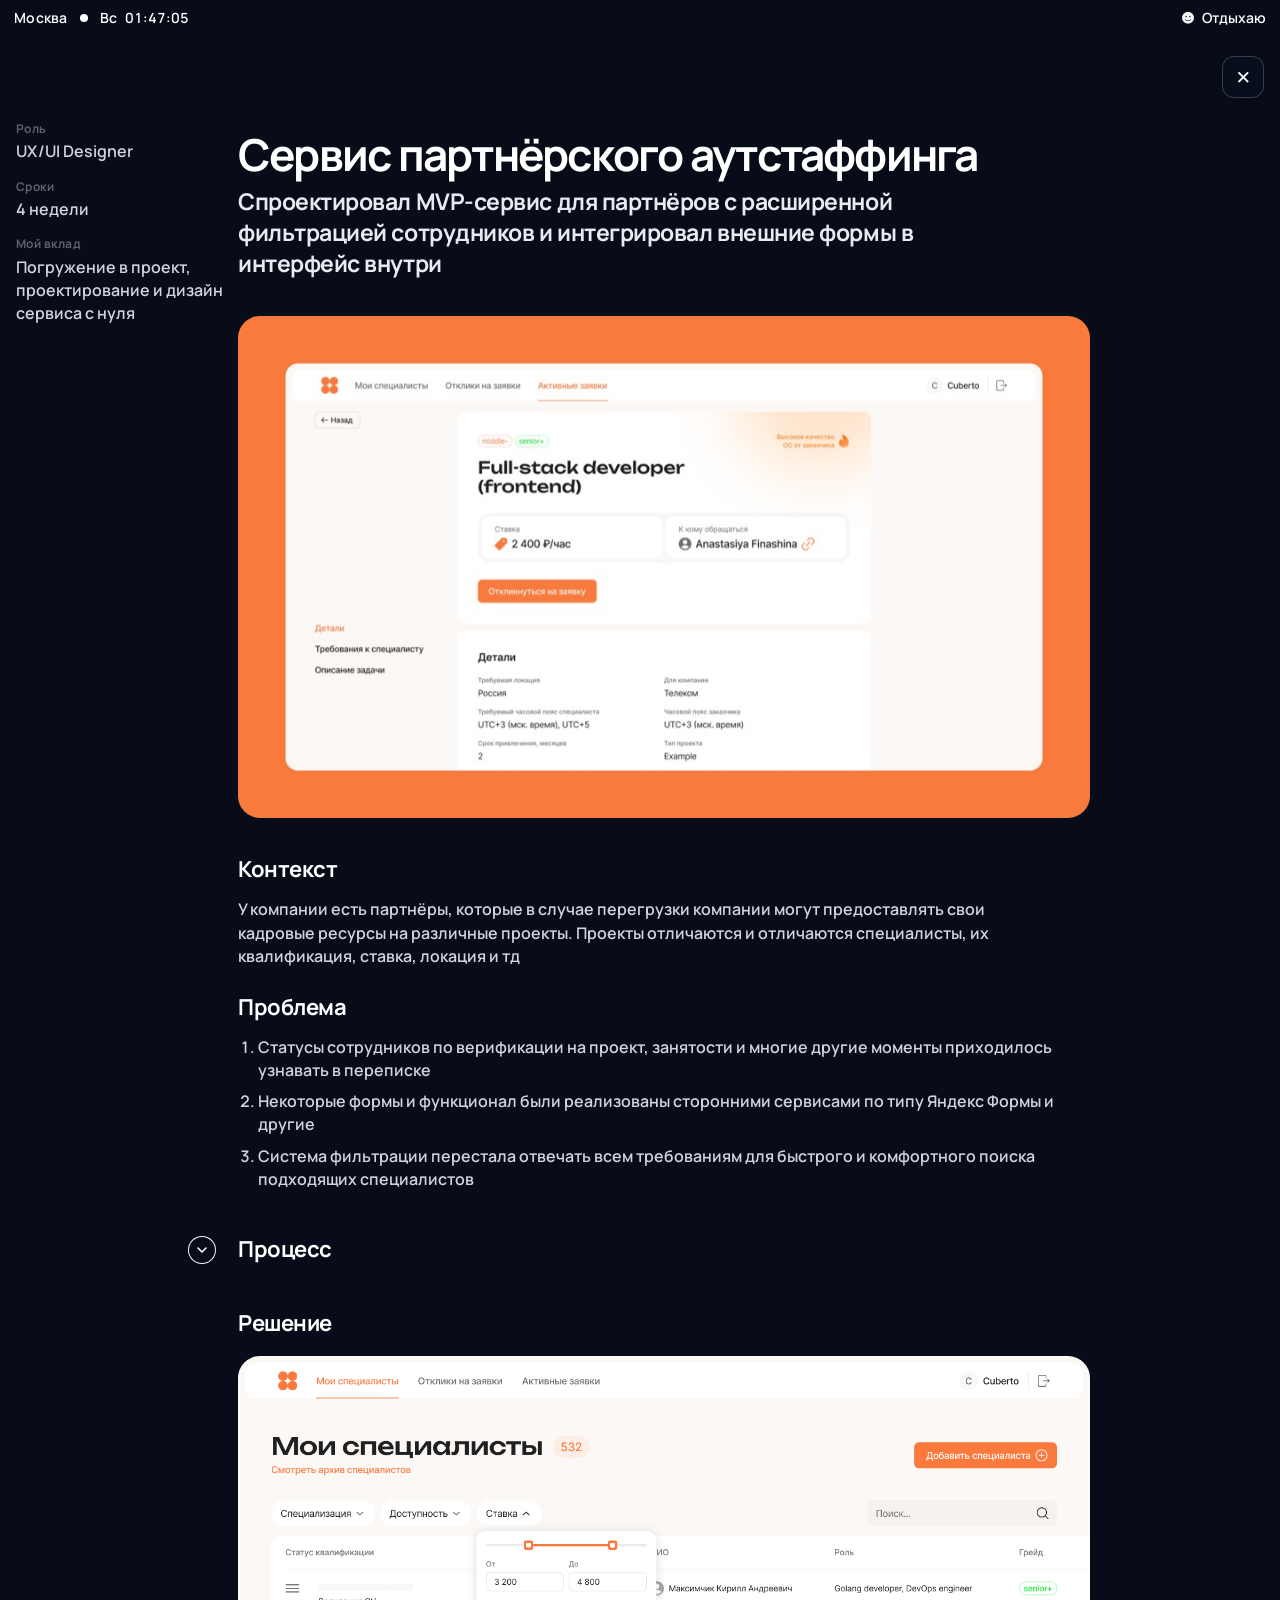
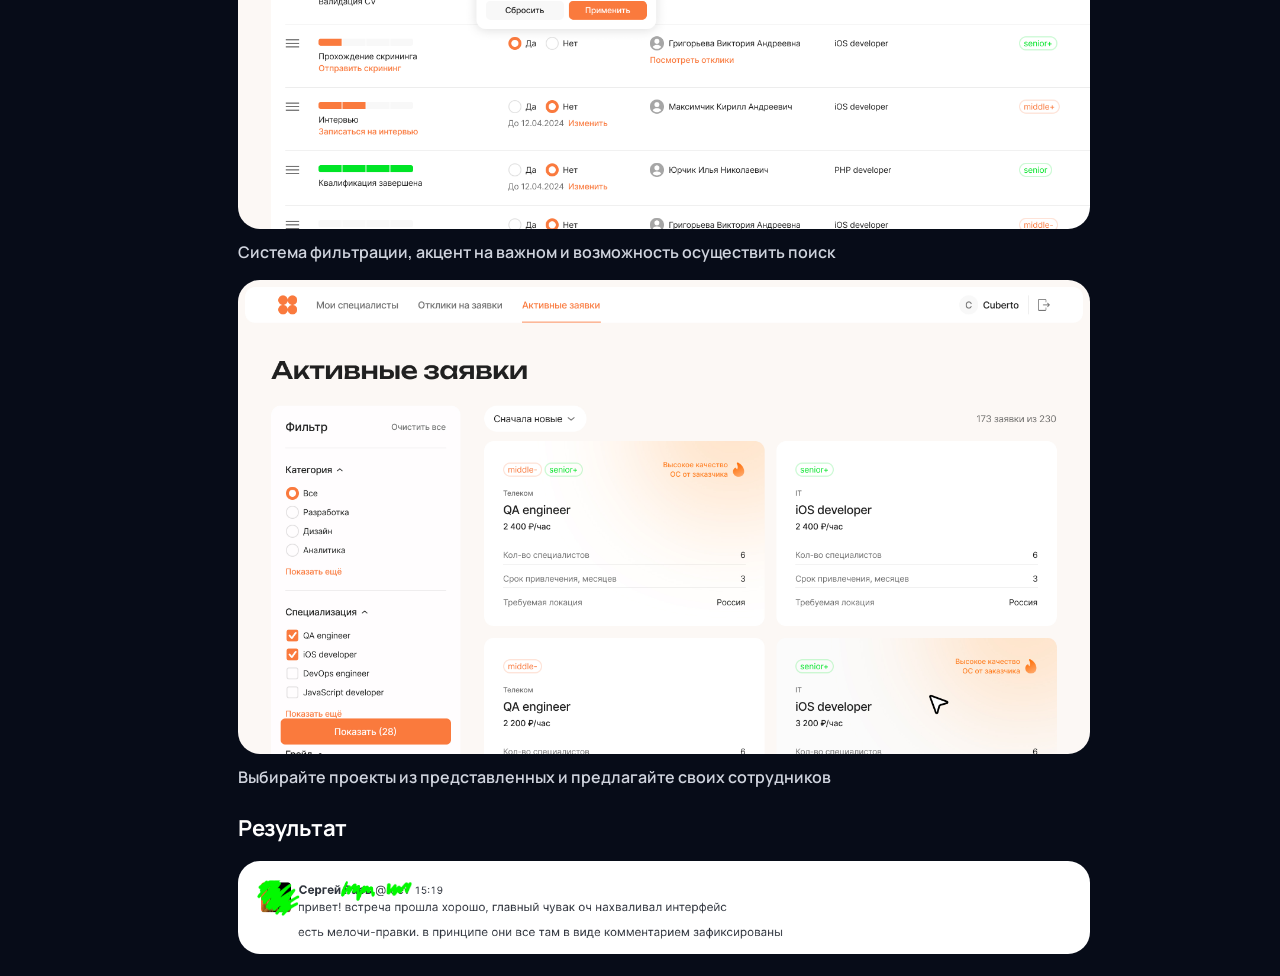
==== projects/one/index.html @ b967b5cc "Refactor project URLs to /projects/one and /projects/two" ====
<!doctype html>
<html lang="ru">
  <head>
    <meta charset="UTF-8" />
    <meta name="viewport" content="width=device-width, initial-scale=1.0" />
    <title>Сервис партнёрского аутстаффинга — Портфолио UI/UX</title>
    <meta name="description" content="Детальная страница проекта: сервис партнёрского аутстаффинга." />
    <link rel="icon" type="image/svg+xml" href="../../assets/favicon.svg" />
    <link rel="apple-touch-icon" href="../../assets/apple-touch-icon.png" />

    <link rel="preconnect" href="https://fonts.googleapis.com" />
    <link rel="preconnect" href="https://fonts.gstatic.com" crossorigin />
    <link
      href="https://fonts.googleapis.com/css2?family=Manrope:wght@400;500;600;700;800&display=swap"
      rel="stylesheet"
    />

    <link
      rel="stylesheet"
      href="https://cdnjs.cloudflare.com/ajax/libs/font-awesome/6.5.0/css/all.min.css"
      crossorigin="anonymous"
      referrerpolicy="no-referrer"
    />

    <link rel="stylesheet" href="../../styles.css" />
  </head>
  <body class="page-detail">
    <div class="preloader" aria-live="polite" aria-label="Загрузка страницы проекта">
      <div class="preloader-inner">
        <div class="preloader-wordmark">Влад Ермаков</div>
        <span class="preloader-ticker" aria-hidden="true"></span>
        <div class="preloader-visuals" aria-hidden="true">
          <img class="preloader-visual preloader-visual-1" src="../../assets/preloader-1.png" alt="" />
          <img class="preloader-visual preloader-visual-2" src="../../assets/preloader-2.png" alt="" />
          <img class="preloader-visual preloader-visual-3" src="../../assets/preloader-3.png" alt="" />
          <img class="preloader-visual preloader-visual-4" src="../../assets/preloader-4.png" alt="" />
        </div>
      </div>
    </div>

    <div class="desktop-menubar" aria-label="Текущий статус">
      <div class="menubar-center">
        <span class="menubar-title">Москва</span>
        <span class="menubar-separator">•</span>
        <span id="moscow-weekday" class="menubar-weekday">---</span>
        <span id="moscow-time">--:--</span>
      </div>
      <div class="menubar-right">
        <i id="work-status-icon" class="fa-solid fa-briefcase menubar-status-icon" aria-hidden="true"></i>
        <span id="work-status" class="menubar-status">--</span>
      </div>
    </div>

    <main>
      <div class="container">
        <div class="detail-toolbar">
          <a class="detail-close" href="/" aria-label="Закрыть страницу проекта">×</a>
        </div>

        <section class="detail-hero case-shell" aria-label="Кейс проекта компании">
          <div class="detail-grid">
            <article class="detail-card case-hero-card">
              <div class="hero-lead">
                <h1 class="detail-title">Сервис партнёрского аутстаффинга</h1>

                <p class="about-text detail-intro-text">
                  Спроектировал MVP-сервис для партнёров с расширенной фильтрацией сотрудников и интегрировал
                  внешние формы в интерфейс внутри
                </p>
              </div>

              <div class="case-facts" aria-label="Краткие факты проекта">
                <div class="fact-item">
                  <span class="fact-label">Роль</span>
                  <span class="fact-value">UX/UI Designer</span>
                </div>
                <div class="fact-item">
                  <span class="fact-label">Сроки</span>
                  <span class="fact-value">4 недели</span>
                </div>
                <div class="fact-item">
                  <span class="fact-label">Мой вклад</span>
                  <span class="fact-value">Погружение в проект, проектирование и дизайн сервиса с нуля</span>
                </div>
              </div>
            </article>

            <div class="hero-media" aria-label="Превью кейса компании">
              <img
                src="../../assets/project-one-thumb.jpg"
                srcset="../../assets/project-one-thumb-960.jpg 960w, ../../assets/project-one-thumb.jpg 1920w"
                sizes="(max-width: 920px) 100vw, 900px"
                alt="Превью кейса сервиса партнёрского аутстаффинга"
                width="1920"
                height="1069"
                decoding="async"
              />
            </div>
          </div>
        </section>

        <section class="content-section case-content" aria-label="Структура кейса компании">
          <article class="case-section">
            <h2 class="section-title">Контекст</h2>
            <p class="section-text">
              У компании есть партнёры, которые в случае перегрузки компании могут предоставлять свои кадровые
              ресурсы на различные проекты. Проекты отличаются и отличаются специалисты, их квалификация,
              ставка, локация и тд
            </p>
          </article>

          <article class="case-section">
            <h2 class="section-title">Проблема</h2>
            <ol class="case-list">
              <li>
                Статусы сотрудников по верификации на проект, занятости и многие другие моменты приходилось
                узнавать в переписке
              </li>
              <li>
                Некоторые формы и функционал были реализованы сторонними сервисами по типу Яндекс Формы и
                другие
              </li>
              <li>
                Система фильтрации перестала отвечать всем требованиям для быстрого и комфортного поиска
                подходящих специалистов
              </li>
            </ol>
          </article>

          <div class="spoiler-wrap case-secondary">
            <details>
              <summary>Процесс</summary>
              <div class="spoiler-content">
                <h3 class="spoiler-subtitle">Подготовительный этап</h3>
                <p class="spoiler-lead">
                  На старте зафиксировал вопросы по ключевым сценариям и деталям логики, чтобы синхронизироваться
                  с командой до проектирования экранов
                </p>
                <div class="hero-media case-result-media" aria-label="Подготовительный этап по проекту компании">
                  <img
                    src="../../assets/agima-prep-stage.png"
                    alt="Скриншот с перечнем вопросов на подготовительном этапе проекта компании"
                    width="1404"
                    height="1262"
                    decoding="async"
                    loading="lazy"
                  />
                </div>

                <h3 class="spoiler-subtitle">Бенчмаркинг</h3>
                <p class="spoiler-lead">
                  Собрал интерфейсные решения из схожих или имеющих пересечения продуктов. Отмечал удачные
                  паттерны, приёмы взаимодействия с таблицами, фичи
                </p>
                <div class="hero-media case-result-media" aria-label="Бенчмаркинг по проекту компании">
                  <img
                    src="../../assets/agima-benchmarking.png"
                    alt="Подборка интерфейсных решений для бенчмаркинга проекта компании"
                    width="1824"
                    height="770"
                    decoding="async"
                    loading="lazy"
                  />
                </div>

                <h3 class="spoiler-subtitle">Прототип</h3>
                <p class="spoiler-lead">
                  Из-за сжатых сроков и подробного ТЗ было принято решение не углубляться в детализацию
                  прототипа. Прототип использовал как инструмент для предварительного погружения в интерфейс,
                  проверки логики и уточнения деталей ТЗ
                </p>
                <div class="hero-media case-result-media" aria-label="Прототип по проекту компании">
                  <img
                    src="../../assets/agima-prototype.png"
                    alt="Схема прототипа интерфейса проекта компании"
                    width="2780"
                    height="1182"
                    decoding="async"
                    loading="lazy"
                  />
                </div>
              </div>
            </details>
          </div>

          <article class="case-section">
            <h2 class="section-title">Решение</h2>
            <div class="hero-media case-result-media" aria-label="Решение по проекту компании">
              <img
                src="../../assets/agima-solution.jpg"
                alt="Интерфейс компании с системой фильтрации сотрудников"
                width="2880"
                height="1600"
                decoding="async"
                loading="lazy"
              />
            </div>
            <p class="section-text">
              Система фильтрации, акцент на важном и возможность осуществить поиск
            </p>
            <div class="hero-media case-result-media" aria-label="Активные заявки в проекте компании">
              <img
                src="../../assets/agima-solution-2.jpg"
                alt="Экран активных заявок с выбором проекта и откликом сотрудников в компании"
                width="2880"
                height="1600"
                decoding="async"
                loading="lazy"
              />
            </div>
            <p class="section-text">
              Выбирайте проекты из представленных и предлагайте своих сотрудников
            </p>
          </article>

          <article class="case-section">
            <h2 class="section-title">Результат</h2>
            <div class="hero-media case-result-media" aria-label="Скрин результата по проекту компании">
              <img
                src="../../assets/agima-result-feedback.png"
                alt="Отзыв по результату проекта компании"
                width="1416"
                height="156"
                decoding="async"
                loading="lazy"
              />
            </div>
          </article>

        </section>
      </div>
    </main>

    <script src="../../project-page.js" defer></script>
  </body>
</html>
---- styles.css ----
:root {
  --bg: #e9edf5;
  --text: #121319;
  --muted: rgba(18, 19, 25, 0.68);
  --radius-lg: 22px;
  --radius-md: 16px;
  --desktop-edge-offset: 42px;
  --desktop-widget-width: 334px;
  --desktop-app-row-top: 286px;
  --desktop-window-head-height: 40px;
  --glass-bg-soft: linear-gradient(145deg, rgba(255, 255, 255, 0.26), rgba(255, 255, 255, 0.08));
  --glass-bg-strong: linear-gradient(145deg, rgba(255, 255, 255, 0.34), rgba(255, 255, 255, 0.14));
  --glass-shadow-strong: 0 24px 42px rgba(2, 10, 32, 0.26);
  --glass-blur-strong: blur(20px) saturate(1.08);
}

* {
  box-sizing: border-box;
}

html,
body {
  height: 100%;
}

body {
  margin: 0;
  font-family: Manrope, ui-sans-serif, system-ui, -apple-system, Segoe UI, Roboto, Helvetica, Arial, "Apple Color Emoji",
    "Segoe UI Emoji";
  color: var(--text);
  background: var(--bg);
  line-height: 1.45;
}

body.page-home {
  height: 100svh;
  overflow: hidden;
}

.preloader {
  position: fixed;
  inset: 0;
  z-index: 120;
  display: grid;
  place-items: center;
  background: #10182f;
  animation: preloaderBgPulse 1.8s steps(1, end) infinite;
  opacity: 1;
  visibility: visible;
  transition: opacity 220ms ease 340ms, visibility 0s linear 560ms;
}

.preloader-inner {
  position: relative;
  width: 100%;
  height: 100%;
}

.preloader-wordmark {
  position: absolute;
  top: 0;
  left: 0;
  right: 0;
  height: 36px;
  display: flex;
  align-items: center;
  justify-content: center;
  font-size: 14px;
  font-weight: 600;
  line-height: 1.2;
  letter-spacing: 0;
  color: #fff;
  text-shadow: none;
  white-space: nowrap;
  z-index: 3;
}

.preloader-visuals {
  position: absolute;
  inset: 0;
  display: grid;
  place-items: center;
  pointer-events: none;
  z-index: 2;
}

.preloader-ticker {
  position: absolute;
  width: 1px;
  height: 1px;
  top: 0;
  left: 0;
  opacity: 0;
  pointer-events: none;
  animation: preloaderSlideTick 450ms linear infinite;
}

.preloader-visual {
  position: absolute;
  width: min(58vw, 520px);
  max-height: min(58vh, 520px);
  object-fit: contain;
  opacity: 0;
  animation-duration: 1.8s;
  animation-timing-function: steps(1, end);
  animation-iteration-count: infinite;
}

.preloader-visual-1 {
  animation-name: preloaderVisualPhase1;
}

.preloader-visual-2 {
  animation-name: preloaderVisualPhase2;
}

.preloader-visual-3 {
  animation-name: preloaderVisualPhase3;
}

.preloader-visual-4 {
  animation-name: preloaderVisualPhase4;
}

body.is-ready .preloader-visuals {
  opacity: 0;
  transition: opacity 180ms ease-out;
}

body.is-ready .preloader,
body.is-ready .preloader * {
  animation-play-state: paused !important;
}

body.is-ready .preloader {
  opacity: 0;
  visibility: hidden;
  pointer-events: none;
}

@keyframes preloaderBgPulse {
  0% { background-color: #007bff; }
  25% { background-color: #b83a53; }
  50% { background-color: #6d28d9; }
  75% { background-color: #eb4d1f; }
  100% { background-color: #007bff; }
}

@keyframes preloaderVisualPhase1 {
  0%,
  24.99% {
    opacity: 1;
  }
  25%,
  100% {
    opacity: 0;
  }
}

@keyframes preloaderVisualPhase2 {
  0%,
  24.99% {
    opacity: 0;
  }
  25%,
  49.99% {
    opacity: 1;
  }
  50%,
  100% {
    opacity: 0;
  }
}

@keyframes preloaderVisualPhase3 {
  0%,
  49.99% {
    opacity: 0;
  }
  50%,
  74.99% {
    opacity: 1;
  }
  75%,
  100% {
    opacity: 0;
  }
}

@keyframes preloaderVisualPhase4 {
  0%,
  74.99% {
    opacity: 0;
  }
  75%,
  99.99% {
    opacity: 1;
  }
  100% {
    opacity: 0;
  }
}

@keyframes preloaderSlideTick {
  from {
    transform: translateX(0);
  }
  to {
    transform: translateX(1px);
  }
}

body.page-home main {
  height: 100svh;
}

body.page-home .desktop-scene {
  height: 100svh;
  min-height: 100svh;
}

img {
  max-width: 100%;
  display: block;
}

a {
  color: inherit;
  text-decoration: none;
}

.container {
  width: min(900px, calc(100% - 40px));
  margin: 0 auto;
}

.h2 {
  margin: 0;
  font-size: clamp(26px, 3vw, 34px);
  letter-spacing: -0.03em;
}

.muted {
  color: var(--muted);
}

/* Desktop home scene */
.desktop-scene {
  position: relative;
  min-height: 100svh;
  overflow: hidden;
  background-color: #0d1118;
  background-image: none;
}

.desktop-video {
  position: absolute;
  inset: 0;
  width: 100%;
  height: 100%;
  object-fit: cover;
  z-index: 0;
  opacity: 0;
  transition: none;
}

.desktop-scene.skip-video-intro .desktop-video,
.desktop-scene.skip-video-intro .desktop-poster {
  transition: none !important;
}

.no-home-video-intro .desktop-video,
.no-home-video-intro .desktop-poster {
  transition: none !important;
}

.desktop-poster {
  position: absolute;
  inset: 0;
  z-index: 0;
  background:
    radial-gradient(circle at 18% 20%, rgba(154, 192, 166, 0.42), transparent 46%),
    radial-gradient(circle at 82% 12%, rgba(190, 214, 232, 0.28), transparent 42%),
    linear-gradient(180deg, #5b7686 0%, #3c5a6c 50%, #2b4657 100%);
  opacity: 1;
  transition: none;
}

.desktop-scene.video-ready .desktop-video.is-active {
  opacity: 1;
}

.desktop-scene.video-ready .desktop-poster {
  opacity: 0;
}

.desktop-scene.video-crossfading .desktop-video {
  transition-duration: 0ms;
}


.desktop-menubar {
  position: absolute;
  top: 0;
  left: 0;
  right: 0;
  z-index: 3;
  height: 36px;
  display: flex;
  align-items: center;
  justify-content: flex-start;
  padding: 0 14px;
  background: transparent;
  border-bottom: 0;
  backdrop-filter: none;
  color: rgba(255, 255, 255, 0.95);
  font-size: 12px;
  font-weight: 700;
}

.menubar-center {
  display: flex;
  align-items: center;
  gap: 8px;
  font-size: 14px;
  font-weight: 600;
  line-height: 1.2;
  color: #fff;
  text-shadow: none;
}

.menubar-weekday {
  margin-left: 0;
}

.menubar-right {
  position: absolute;
  right: 14px;
  display: inline-flex;
  align-items: center;
  gap: 8px;
  max-width: min(62vw, 760px);
  color: #fff;
  font-size: 14px;
  font-weight: 600;
  line-height: 1.2;
  text-shadow: none;
  white-space: nowrap;
}

.menubar-status {
  overflow: hidden;
  text-overflow: ellipsis;
  font-family: Manrope, ui-sans-serif, system-ui, -apple-system, Segoe UI, Roboto, Helvetica, Arial, "Apple Color Emoji",
    "Segoe UI Emoji";
  font-weight: 600;
  line-height: 1.2;
  letter-spacing: 0;
  text-shadow: none;
  white-space: nowrap;
}

.menubar-status-icon {
  font-size: 12px;
  opacity: 0.95;
}

.menubar-title {
  letter-spacing: 0.02em;
}

.menubar-separator {
  display: inline-flex;
  align-items: center;
  justify-content: center;
  width: 16px;
  height: 16px;
  font-size: 0;
  line-height: 0;
  opacity: 1;
  animation: separatorPulse 2.1s ease-in-out infinite;
}

.menubar-separator::before {
  content: "";
  width: 8px;
  height: 8px;
  border-radius: 50%;
  background: currentColor;
}

#moscow-time {
  display: inline-block;
  width: 8ch;
  text-align: left;
  font-variant-numeric: tabular-nums;
  font-feature-settings: "tnum" 1;
}

@keyframes separatorPulse {
  0%,
  100% {
    opacity: 1;
  }
  50% {
    opacity: 0.28;
  }
}

.desktop-overlay {
  position: absolute;
  inset: 0;
  pointer-events: none;
  background: none;
}

.desktop-icons {
  position: relative;
  height: 100svh;
  z-index: 1;
  pointer-events: none;
}

.desktop-item {
  position: absolute;
  width: 102px;
  display: flex;
  flex-direction: column;
  align-items: center;
  gap: 8px;
  user-select: none;
  -webkit-user-select: none;
  touch-action: none;
  cursor: grab;
  -webkit-user-drag: none;
  border: 0;
  background: transparent;
  padding: 0;
  font: inherit;
  color: inherit;
  pointer-events: auto;
}

.profile-folder {
  width: var(--desktop-widget-width);
  left: var(--desktop-edge-offset);
  top: 62px;
  padding: 8px;
  border-radius: 36px;
  background: var(--glass-bg-soft);
  border: none;
  box-shadow: 0 18px 34px rgba(2, 10, 32, 0.2);
  backdrop-filter: blur(10px) saturate(1.08);
  flex-direction: row;
  justify-content: flex-start;
  align-items: center;
  gap: 22px;
}

.profile-folder .desktop-icon {
  width: 116px;
  height: 116px;
  border-radius: 24px;
  flex: 0 0 auto;
  box-shadow: none;
  transition: none;
}

.profile-folder .photo-icon {
  border-radius: 0;
  padding: 0;
  background: transparent;
  box-shadow: none;
  backdrop-filter: none;
}

.profile-folder .photo-icon img {
  border-radius: 34px;
}

.desktop-item.profile-folder:hover .desktop-icon,
.desktop-item.profile-folder.is-dragging .desktop-icon {
  transform: none;
  box-shadow: none;
}

.profile-text {
  display: flex;
  flex-direction: column;
  gap: 10px;
  align-items: flex-start;
}

.profile-folder .desktop-label {
  text-align: left;
  font-size: 28px;
  font-weight: 600;
  line-height: 1.02;
  letter-spacing: -0.03em;
  max-width: 140px;
  text-shadow: none;
}

.profile-role {
  font-size: 14px;
  font-weight: 600;
  line-height: 1.2;
  color: #fff;
  text-shadow: none;
}

.profile-socials {
  display: flex;
  align-items: center;
  justify-content: space-between;
  width: 100%;
  height: 100%;
  gap: 0;
}

.profile-social-plate-widget {
  width: var(--desktop-widget-width);
  height: 42px;
  left: var(--desktop-edge-offset);
  top: 199px;
  border-radius: 24px;
  display: flex;
  flex-direction: row;
  align-items: center;
  justify-content: flex-start;
  padding: 0 10px;
  background: var(--glass-bg-strong);
  box-shadow: 0 20px 34px rgba(2, 10, 32, 0.22);
  backdrop-filter: var(--glass-blur-strong);
}

.profile-social-link {
  flex: 1 1 0;
  width: auto;
  height: 100%;
  border-radius: 0;
  display: inline-flex;
  align-items: center;
  justify-content: center;
  color: #fff;
  background: transparent;
  border: 0;
  font-size: 18px;
  transition: transform 120ms ease, opacity 120ms ease;
  position: relative;
  padding: 0;
}

.profile-social-link:hover {
  transform: translateY(-1px);
  opacity: 0.86;
}

.profile-social-link + .profile-social-link {
  border-left: 1px solid rgba(255, 255, 255, 0.16);
}

.desktop-item:active,
.desktop-item.is-dragging {
  cursor: grabbing;
}

.desktop-icon {
  width: 74px;
  height: 74px;
  border-radius: 18px;
  display: grid;
  place-items: center;
  box-shadow: 0 10px 20px rgba(2, 10, 32, 0.24);
  transition: transform 150ms ease, box-shadow 150ms ease;
}

.desktop-item:hover .desktop-icon {
  transform: translateY(-2px);
}

.desktop-item.is-dragging .desktop-icon {
  transform: scale(1.05);
  box-shadow: 0 16px 28px rgba(2, 10, 32, 0.3);
}

.photo-icon {
  border-radius: 20px;
  padding: 5px;
  background: linear-gradient(150deg, rgba(255, 255, 255, 0.55), rgba(255, 255, 255, 0.1));
  backdrop-filter: blur(4px);
}

.photo-icon img {
  width: 100%;
  height: 100%;
  object-fit: cover;
  border-radius: 14px;
}

.social-icon.folder {
  background: linear-gradient(145deg, #ffd776, #f6b84c);
  color: #734f13;
  font-size: 30px;
}

.desktop-folder-projects {
  left: var(--desktop-edge-offset);
  top: var(--desktop-app-row-top);
}

.social-icon.figma {
  background: #1e1f23;
}

.desktop-app-figma {
  left: calc(var(--desktop-edge-offset) + 108px);
  top: var(--desktop-app-row-top);
}

.app-glyph {
  display: block;
  object-fit: contain;
}

.figma-glyph {
  width: 64%;
  height: 64%;
}

.desktop-label {
  max-width: 100%;
  text-align: center;
  font-size: 14px;
  font-weight: 700;
  line-height: 1.2;
  color: #fff;
  text-shadow: 0 2px 8px rgba(0, 0, 0, 0.55);
}

.desktop-hint {
  position: absolute;
  right: var(--desktop-edge-offset);
  bottom: var(--desktop-edge-offset);
  z-index: 1;
  font-size: 13px;
  font-weight: 700;
  color: rgba(255, 255, 255, 0.95);
  background: rgba(5, 12, 36, 0.35);
  border: 1px solid rgba(255, 255, 255, 0.18);
  border-radius: 999px;
  padding: 10px 14px;
  backdrop-filter: blur(8px);
}

.desktop-window-zone {
  position: absolute;
  top: 56px;
  right: var(--desktop-edge-offset);
  bottom: 28px;
  left: clamp(380px, 38vw, 520px);
  z-index: 2;
  display: flex;
  flex-direction: column;
  gap: 5px;
  pointer-events: none;
}

.desktop-window {
  height: auto;
  flex: 1 1 auto;
  border-radius: 12px;
  overflow: hidden;
  background: var(--glass-bg-soft);
  box-shadow: var(--glass-shadow-strong);
  border: none;
  backdrop-filter: var(--glass-blur-strong);
  display: flex;
  flex-direction: column;
  pointer-events: auto;
}

.desktop-window.is-hidden {
  display: none;
}

.desktop-window-head.is-hidden {
  display: none;
}

.desktop-window-head {
  height: var(--desktop-window-head-height);
  min-height: var(--desktop-window-head-height);
  max-height: var(--desktop-window-head-height);
  flex: 0 0 var(--desktop-window-head-height);
  display: flex;
  align-items: center;
  justify-content: space-between;
  padding: 0 10px 0 16px;
  background: var(--glass-bg-strong);
  border-radius: 11px;
  box-shadow: var(--glass-shadow-strong);
  backdrop-filter: var(--glass-blur-strong);
  pointer-events: auto;
}

.page-home .desktop-window-head {
  height: var(--desktop-window-head-height) !important;
  min-height: var(--desktop-window-head-height) !important;
  max-height: var(--desktop-window-head-height) !important;
  flex: 0 0 var(--desktop-window-head-height) !important;
  padding-top: 0 !important;
  padding-bottom: 0 !important;
}

.window-pill {
  display: inline-flex;
  align-items: center;
  gap: 7px;
  font-size: 14px;
  font-weight: 600;
  line-height: 1.2;
  color: #fff;
  text-shadow: none;
}

.window-pill i {
  font-size: 12px;
}

.window-close {
  width: 32px;
  height: 18px;
  border: 0;
  border-radius: 8px;
  display: inline-flex;
  align-items: center;
  justify-content: center;
  background: #ff5f57;
  color: rgba(110, 24, 24, 0.95);
  font-size: 15px;
  font-weight: 800;
  line-height: 1;
  cursor: pointer;
  box-shadow: none;
}

.window-close:hover {
  filter: brightness(0.96);
}

.desktop-window-body {
  padding: 16px 16px 20px;
  overflow: auto;
  flex: 1 1 auto;
  min-height: 0;
}

.desktop-window .project-card {
  background: transparent;
  border: 0;
  border-radius: 0;
  padding: 0;
  overflow: visible;
}

.desktop-window .project-thumb {
  border-radius: 10px;
}

.desktop-window .project-body {
  width: 83.3333%;
  padding: 12px 2px 2px;
}

.desktop-window .project-title {
  font-size: clamp(20px, 2vw, 27px);
  color: #fff;
  max-width: 100%;
}

.desktop-window .project-desc {
  margin: 6px 0 0;
  font-size: 14px;
  font-weight: 600;
  line-height: 1.2;
  color: #fff;
  text-shadow: none;
  max-width: 100%;
}

.projects-grid {
  display: grid;
  grid-template-columns: 1fr;
  gap: 18px;
}

.desktop-window .projects-grid.window-projects-grid {
  column-gap: 0;
  row-gap: 34px;
}

.project-card {
  display: grid;
  grid-template-rows: auto 1fr;
  border-radius: var(--radius-lg);
  overflow: hidden;
  transition: transform 180ms ease;
}

.project-card:hover {
  transform: translateY(-3px);
}

.project-thumb {
  aspect-ratio: 16 / 9;
  border-radius: var(--radius-lg);
  overflow: hidden;
}

.project-thumb img {
  width: 100%;
  height: 100%;
  object-fit: cover;
}

.project-body {
  padding: 14px 2px 4px;
  max-width: 88%;
}

.project-title {
  font-size: clamp(30px, 4vw, 38px);
  margin: 0;
  letter-spacing: -0.02em;
}

.project-desc {
  margin: 10px 0 0;
  color: rgba(18, 19, 25, 0.72);
  font-weight: 600;
}

/* Shared navigation for project pages */
.topbar {
  position: static;
  top: auto;
  z-index: auto;
  background: transparent;
  padding-top: 10px;
}

.topbar-inner {
  display: flex;
  align-items: center;
  justify-content: space-between;
  gap: 14px;
  width: min(680px, calc(100% - 24px));
  margin: 0 auto;
  padding: 4px 4px 4px 14px;
  border-radius: 12px;
  background: rgba(42, 44, 50, 0.96);
  box-shadow: 0 14px 32px rgba(18, 19, 25, 0.22);
}

.brand {
  display: flex;
  align-items: center;
  gap: 10px;
  font-size: 16px;
  font-weight: 600;
  letter-spacing: -0.02em;
  color: #fff;
}

.brand-mark {
  width: 30px;
  height: 30px;
  border-radius: 10px;
  background: linear-gradient(135deg, #ff7e5f, #ff4d6d);
}

.resume-short {
  display: none;
}

.topbar .nav {
  display: flex;
  gap: 4px;
}

.nav a {
  color: #fff;
  background: #f97316;
  font-size: 15px;
  font-weight: 700;
  padding: 7px 12px;
  border-radius: 8px;
  transition: transform 120ms ease, background 120ms ease;
}

.nav a:hover {
  background: #ea580c;
  transform: translateY(-1px);
}

.nav a.nav-resume {
  background: #ffffff;
  color: #1f2937;
}

.nav a.nav-resume:hover {
  background: #f3f4f6;
}

/* Project detail page */
.breadcrumbs {
  margin-top: 18px;
  display: flex;
  gap: 10px;
  color: var(--muted);
  font-weight: 650;
}

.breadcrumbs a {
  color: rgba(18, 19, 25, 0.72);
  text-decoration: underline;
  text-decoration-color: rgba(18, 19, 25, 0.2);
}

.detail-hero {
  padding: 12px 0 10px;
}

.detail-grid {
  display: grid;
  grid-template-columns: 1fr;
  gap: 14px;
  align-items: start;
}

.detail-card {
  background: rgba(255, 255, 255, 0.76);
  border: 1px solid rgba(18, 19, 25, 0.1);
  border-radius: var(--radius-lg);
  padding: 20px;
}

.hero-media {
  border: 0;
  background: transparent;
}

.hero-media img {
  width: 100%;
  height: auto;
  object-fit: cover;
  border-radius: var(--radius-lg);
}

.case-result-media {
  margin-top: 16px;
}

.page-detail .spoiler-content .spoiler-lead + .hero-media {
  margin-top: 12px;
}

.page-detail .spoiler-content .hero-media + .spoiler-subtitle {
  margin-top: 22px;
}

.detail-title {
  margin: 0;
  font-size: clamp(26px, 3.5vw, 44px);
  line-height: 1;
  letter-spacing: -0.04em;
}

.detail-meta {
  margin-top: 10px;
  color: rgba(18, 19, 25, 0.72);
  font-weight: 650;
}

.tag-row {
  display: flex;
  flex-wrap: wrap;
  gap: 10px;
  margin-top: 16px;
}

.tag {
  border: 1px solid rgba(18, 19, 25, 0.12);
  background: rgba(255, 255, 255, 0.65);
  border-radius: 999px;
  padding: 10px 12px;
  font-weight: 750;
  color: rgba(18, 19, 25, 0.76);
  font-size: 13px;
}

.about-text {
  margin-top: 0;
  max-width: 34ch;
  font-size: clamp(18px, 2.3vw, 23px);
  font-weight: 700;
  letter-spacing: -0.02em;
  color: rgba(18, 19, 25, 0.9);
  line-height: 1.35;
}

.detail-intro-text {
  margin-top: 16px;
}

.btn-row {
  display: flex;
  align-items: center;
  justify-content: flex-start;
  gap: 12px;
  margin-top: 18px;
}

.btn {
  display: inline-flex;
  align-items: center;
  gap: 10px;
  padding: 12px 14px;
  border-radius: 999px;
  font-weight: 750;
  border: 1px solid rgba(18, 19, 25, 0.12);
  background: rgba(255, 255, 255, 0.7);
  transition: transform 120ms ease, background 120ms ease, border-color 120ms ease;
}

.btn:hover {
  transform: translateY(-1px);
  background: rgba(255, 255, 255, 0.95);
  border-color: rgba(79, 70, 229, 0.35);
}

.btn-primary {
  border-color: rgba(79, 70, 229, 0.25);
  background: linear-gradient(135deg, rgba(79, 70, 229, 0.16), rgba(6, 182, 212, 0.1));
}

.content-section {
  padding: 22px 0;
}

body.page-detail {
  min-height: 100svh;
  background: #070c18;
}

.page-detail .desktop-menubar {
  position: fixed;
  top: 0;
  left: 0;
  right: 0;
  z-index: 34;
}

.page-detail .desktop-menubar .menubar-right {
  right: 14px;
}

.page-detail main {
  padding-top: 48px;
}

@media (min-width: 921px) {
  .page-detail main {
    padding-top: 120px;
  }
}

.page-detail .container {
  width: min(900px, calc(100% - 32px));
}

.detail-toolbar {
  padding-top: 0;
  display: flex;
  justify-content: flex-end;
  position: fixed;
  top: 56px;
  right: 16px;
  z-index: 40;
}

.detail-close {
  display: inline-flex;
  align-items: center;
  justify-content: center;
  width: 42px;
  height: 42px;
  border-radius: 12px;
  font-size: 30px;
  line-height: 1;
  font-weight: 400;
  color: #f8fbff;
  border: 1px solid rgba(255, 255, 255, 0.2);
  background: rgba(9, 16, 33, 0.5);
  backdrop-filter: blur(10px);
}

.detail-close:hover {
  border-color: rgba(255, 255, 255, 0.35);
  background: rgba(9, 16, 33, 0.7);
}

.page-detail .breadcrumbs {
  color: rgba(246, 249, 255, 0.72);
}

.page-detail .breadcrumbs a {
  color: rgba(255, 255, 255, 0.9);
  text-decoration-color: rgba(255, 255, 255, 0.3);
}

.page-detail .detail-card,
.page-detail .fact-item {
  border-color: rgba(255, 255, 255, 0.2);
  background: transparent;
  backdrop-filter: none;
}

.page-detail .case-hero-card {
  border: 0;
  border-radius: 0;
  padding: 0;
}

.page-detail .case-section,
.page-detail details {
  border: 0;
  background: transparent;
  backdrop-filter: none;
  padding: 0;
}

.page-detail details[open] {
  background: transparent;
  border: 0;
}

.page-detail .hero-media {
  border-color: rgba(255, 255, 255, 0.2);
  background: transparent;
}

.page-detail .detail-meta,
.page-detail .section-text,
.page-detail .case-list,
.page-detail .spoiler-content,
.page-detail .fact-value {
  color: rgba(241, 246, 255, 0.86);
}

.page-detail .tag {
  border-color: rgba(255, 255, 255, 0.24);
  background: rgba(255, 255, 255, 0.1);
  color: rgba(249, 252, 255, 0.95);
}

.page-detail .detail-title,
.page-detail .section-title,
.page-detail .fact-label,
.page-detail summary {
  color: #ffffff;
}

.page-detail .fact-label {
  color: rgba(241, 246, 255, 0.36);
}

@media (min-width: 1280px) {
  .page-detail .case-facts {
    position: fixed;
    top: 120px;
    left: 16px;
    width: 260px;
    margin-top: 0;
    z-index: 35;
  }

  .page-detail .case-content {
    padding-left: 48px;
  }

  .page-detail .detail-hero {
    padding-left: 48px;
  }
}

.page-detail summary {
  display: flex;
  align-items: center;
  justify-content: flex-start;
  gap: 12px;
  font-size: 22px;
  font-weight: 700;
  letter-spacing: -0.02em;
  position: relative;
  overflow: visible;
}

.page-detail summary::before {
  content: "";
  position: absolute;
  left: -50px;
  top: 50%;
  width: 26px;
  height: 26px;
  border: 1px solid rgba(255, 255, 255, 0.95);
  border-radius: 999px;
  background-image: url("data:image/svg+xml,%3Csvg xmlns='http://www.w3.org/2000/svg' width='10' height='6' viewBox='0 0 10 6'%3E%3Cpath d='M1 1l4 4 4-4' fill='none' stroke='white' stroke-width='1.6' stroke-linecap='round' stroke-linejoin='round'/%3E%3C/svg%3E");
  background-repeat: no-repeat;
  background-position: center;
  background-size: 10px 6px;
  transform: translateY(-50%) rotate(0deg);
  opacity: 1;
  transition: transform 160ms ease;
}

.page-detail details[open] summary::before {
  transform: translateY(-50%) rotate(180deg);
}

.page-detail .spoiler-content {
  margin-top: 10px;
}

.page-detail .spoiler-subtitle {
  margin: 0 0 6px;
  font-size: 16px;
  font-weight: 700;
  letter-spacing: -0.01em;
  color: #ffffff;
}

.page-detail .spoiler-subtitle + .spoiler-subtitle,
.page-detail .spoiler-lead + .spoiler-subtitle {
  margin-top: 18px;
}

.page-detail .spoiler-lead {
  margin: 0 0 10px;
  font-size: 14px;
  font-weight: 600;
  line-height: 1.35;
  color: rgba(241, 246, 255, 0.78);
}

.page-detail .about-text {
  color: rgba(246, 249, 255, 0.94);
  max-width: 88%;
}

.page-detail .hero-lead {
  padding-left: 0;
}

.page-detail .hero-lead .detail-intro-text {
  margin-top: 10px;
}

.page-detail .detail-hero {
  padding-bottom: 14px;
}

.case-content {
  display: grid;
  gap: 24px;
}

.case-section {
  border: 0;
  background: transparent;
  border-radius: 0;
  padding: 0;
}

.section-title {
  margin: 0;
  font-size: 22px;
  letter-spacing: -0.02em;
}

.section-text {
  margin: 12px 0 0;
  color: rgba(18, 19, 25, 0.76);
  font-weight: 600;
  max-width: 76ch;
}

.case-list {
  margin: 12px 0 0;
  padding-left: 20px;
  color: rgba(18, 19, 25, 0.76);
  font-weight: 600;
}

.case-list li + li {
  margin-top: 8px;
}

.case-facts {
  display: grid;
  gap: 14px;
  margin-top: 18px;
}

.fact-item {
  border: 0;
  border-radius: 0;
  padding: 0;
  background: transparent;
  display: block;
}

.fact-label {
  display: block;
  font-size: 12px;
  font-weight: 700;
  letter-spacing: 0.04em;
  text-transform: none;
  color: rgba(18, 19, 25, 0.62);
}

.fact-value {
  display: block;
  margin-top: 3px;
  font-weight: 600;
  color: rgba(18, 19, 25, 0.83);
}

.case-secondary {
  border-top: 0;
  padding: 0;
}

.pair {
  display: grid;
  grid-template-columns: 1fr 1fr;
  gap: 18px;
  align-items: start;
  padding: 18px 0;
  border-top: 1px solid rgba(18, 19, 25, 0.07);
}

.pair:first-of-type {
  border-top: 0;
  padding-top: 0;
}

.pair.reverse {
  direction: rtl;
}

.pair.reverse > * {
  direction: ltr;
}

.pair-media {
  border-radius: var(--radius-lg);
  overflow: hidden;
  border: 1px solid rgba(18, 19, 25, 0.08);
  background: linear-gradient(135deg, rgba(79, 70, 229, 0.1), rgba(6, 182, 212, 0.1));
  height: 320px;
}

.pair-media img {
  width: 100%;
  height: 100%;
  object-fit: cover;
}

.pair-body h3 {
  margin: 0;
  font-size: 18px;
  letter-spacing: -0.02em;
}

.pair-body p {
  margin: 12px 0 0;
  color: rgba(18, 19, 25, 0.75);
  font-weight: 600;
}

.pair-body .lead {
  font-size: 16px;
  color: rgba(18, 19, 25, 0.78);
}

details {
  border: 1px solid rgba(18, 19, 25, 0.12);
  border-radius: var(--radius-md);
  background: rgba(255, 255, 255, 0.65);
  padding: 12px 14px;
}

details[open] {
  border-color: rgba(79, 70, 229, 0.25);
  background: rgba(255, 255, 255, 0.92);
}

summary {
  cursor: pointer;
  font-weight: 800;
  list-style: none;
}

summary::-webkit-details-marker {
  display: none;
}

.spoiler-content {
  margin-top: 10px;
  color: rgba(18, 19, 25, 0.74);
  font-weight: 600;
}

.spoiler-wrap {
  padding: 18px 0;
  border-top: 1px solid rgba(18, 19, 25, 0.07);
}

.spoiler-inline-wrap {
  margin-top: 14px;
}

.detail-note {
  margin-top: 12px;
}

.footer-row {
  display: flex;
  justify-content: space-between;
  gap: 12px;
  flex-wrap: wrap;
}

footer {
  padding: 30px 0 36px;
  color: rgba(18, 19, 25, 0.55);
}

@media (prefers-reduced-motion: reduce) {
  * {
    animation-duration: 0.01ms !important;
    animation-iteration-count: 1 !important;
    transition-duration: 0.01ms !important;
    scroll-behavior: auto !important;
  }
}

/* Responsive */
@media (max-width: 920px) {
  body.page-home {
    height: auto;
    min-height: 100svh;
    overflow-y: auto;
    overflow-x: hidden;
  }

  body.page-home main {
    height: auto;
    min-height: 100svh;
  }

  body.page-home .desktop-scene {
    height: auto;
    min-height: 100svh;
    overflow: visible;
    padding-bottom: 24px;
  }

  .container {
    width: calc(100% - 20px);
  }

  .page-detail .container {
    width: calc(100% - 20px);
  }

  .page-detail .about-text {
    max-width: 100%;
  }

  .page-detail main {
    padding-top: 40px;
  }

  .preloader-wordmark {
    top: 0;
    left: 0;
    right: 0;
    height: 32px;
    transform: none;
    display: flex;
    align-items: center;
    justify-content: center;
    font-size: 14px;
    font-weight: 600;
    line-height: 1.2;
    letter-spacing: 0.02em;
    text-align: center;
  }

  .preloader-visual {
    width: min(76vw, 460px);
    max-height: min(42vh, 360px);
  }

  .detail-toolbar {
    position: static;
    top: auto;
    right: auto;
    z-index: auto;
    padding-top: 12px;
  }

  .desktop-scene {
    min-height: 100svh;
    overflow: visible;
  }

  .desktop-video {
    position: fixed;
    top: 0;
    left: 0;
    width: 100vw;
    height: 100svh;
    object-fit: cover;
  }

  .desktop-video.is-active {
    opacity: 1;
    transition: none;
  }

  .desktop-poster {
    position: fixed;
    inset: 0;
    width: 100vw;
    height: 100svh;
  }

  .desktop-overlay {
    position: fixed;
  }

  .desktop-menubar {
    height: 32px;
    padding: 0 10px;
    font-size: 11px;
    background: transparent;
    border-bottom: 0;
    backdrop-filter: none;
  }

  .menubar-center {
    position: absolute;
    left: 10px;
  }

  .menubar-right {
    right: 10px;
    max-width: 58vw;
    font-size: 14px;
    gap: 6px;
  }

  .menubar-title {
    display: inline;
  }

  .desktop-icons {
    height: 82svh;
  }

  .desktop-window-zone {
    position: relative;
    top: auto;
    right: auto;
    bottom: auto;
    left: auto;
    margin: 0 0 52px;
    gap: 7px;
  }

  .desktop-window {
    height: auto;
    min-height: 0;
  }

  .desktop-window-head {
    height: 46px;
    min-height: 46px;
    max-height: 46px;
    flex: 0 0 46px;
    border-radius: 11px;
    margin: 0 10px;
  }

  .page-home .desktop-window-head {
    height: 46px !important;
    min-height: 46px !important;
    max-height: 46px !important;
    flex: 0 0 46px !important;
    padding-top: 0 !important;
    padding-bottom: 0 !important;
  }

  .desktop-window-head .window-close {
    display: none;
  }

  .desktop-window-body {
    padding: 0 0 16px;
  }

  .desktop-window .project-body {
    padding: 14px 10px 2px;
  }

  .desktop-window .project-card,
  .desktop-window .project-body,
  .desktop-window .project-thumb img {
    border-radius: 0;
  }

  .desktop-window .project-thumb {
    border-radius: 8px 8px 0 0;
  }

  .desktop-window .project-title {
    font-size: clamp(20px, 5.8vw, 26px);
  }

  .desktop-item {
    width: 88px;
  }

  .desktop-item.profile-folder {
    left: 8px !important;
    top: 38px !important;
  }

  .profile-folder {
    width: calc(100vw - 16px);
    border-radius: 32px;
    padding: 6px;
    gap: 16px;
  }

  .profile-folder .desktop-icon {
    width: 98px;
    height: 98px;
    border-radius: 22px;
  }

  .profile-folder .photo-icon {
    border-radius: 0;
    padding: 0;
  }

  .profile-folder .photo-icon img {
    border-radius: 30px;
  }

  .profile-folder .desktop-label {
    font-size: 22px;
    font-weight: 550;
    max-width: 116px;
  }

  .profile-role {
    font-size: 12px;
  }

  .desktop-item.profile-social-plate-widget {
    left: 8px !important;
    top: 155px !important;
  }

  .desktop-item.desktop-folder-projects {
    left: 8px !important;
    top: 248px !important;
  }

  .desktop-item.desktop-app-figma {
    left: 96px !important;
    top: 248px !important;
  }

  .desktop-icon {
    width: 62px;
    height: 62px;
    border-radius: 16px;
  }

  .profile-social-link {
    font-size: 17px;
  }

  .figma-glyph {
    width: 66%;
    height: 66%;
  }

  .profile-social-link + .profile-social-link {
    border-left-color: rgba(255, 255, 255, 0.14);
  }

  .profile-social-plate-widget {
    width: calc(100vw - 16px);
    height: 48px;
    padding: 0 8px;
    border-radius: 22px;
  }

  .desktop-label {
    font-size: 12px;
  }

  .desktop-hint {
    right: 10px;
    left: 10px;
    bottom: 10px;
    text-align: center;
    font-size: 12px;
  }

  .topbar {
    top: 6px;
    padding-top: 6px;
  }

  .topbar-inner {
    width: min(680px, calc(100% - 16px));
    justify-content: space-between;
    gap: 6px;
    padding: 4px 4px 4px 10px;
  }

  .brand {
    font-size: 13px;
    white-space: nowrap;
  }

  .topbar .nav a {
    white-space: nowrap;
    padding: 7px 9px;
    font-size: 13px;
  }

  .resume-full {
    display: none;
  }

  .resume-short {
    display: inline;
  }

  .project-body {
    max-width: 100%;
  }

  .detail-grid {
    grid-template-columns: 1fr;
  }

  .section-title {
    font-size: 20px;
  }

  .case-section {
    padding: 0;
  }

  .pair {
    grid-template-columns: 1fr;
  }

  .pair.reverse {
    direction: ltr;
  }
}
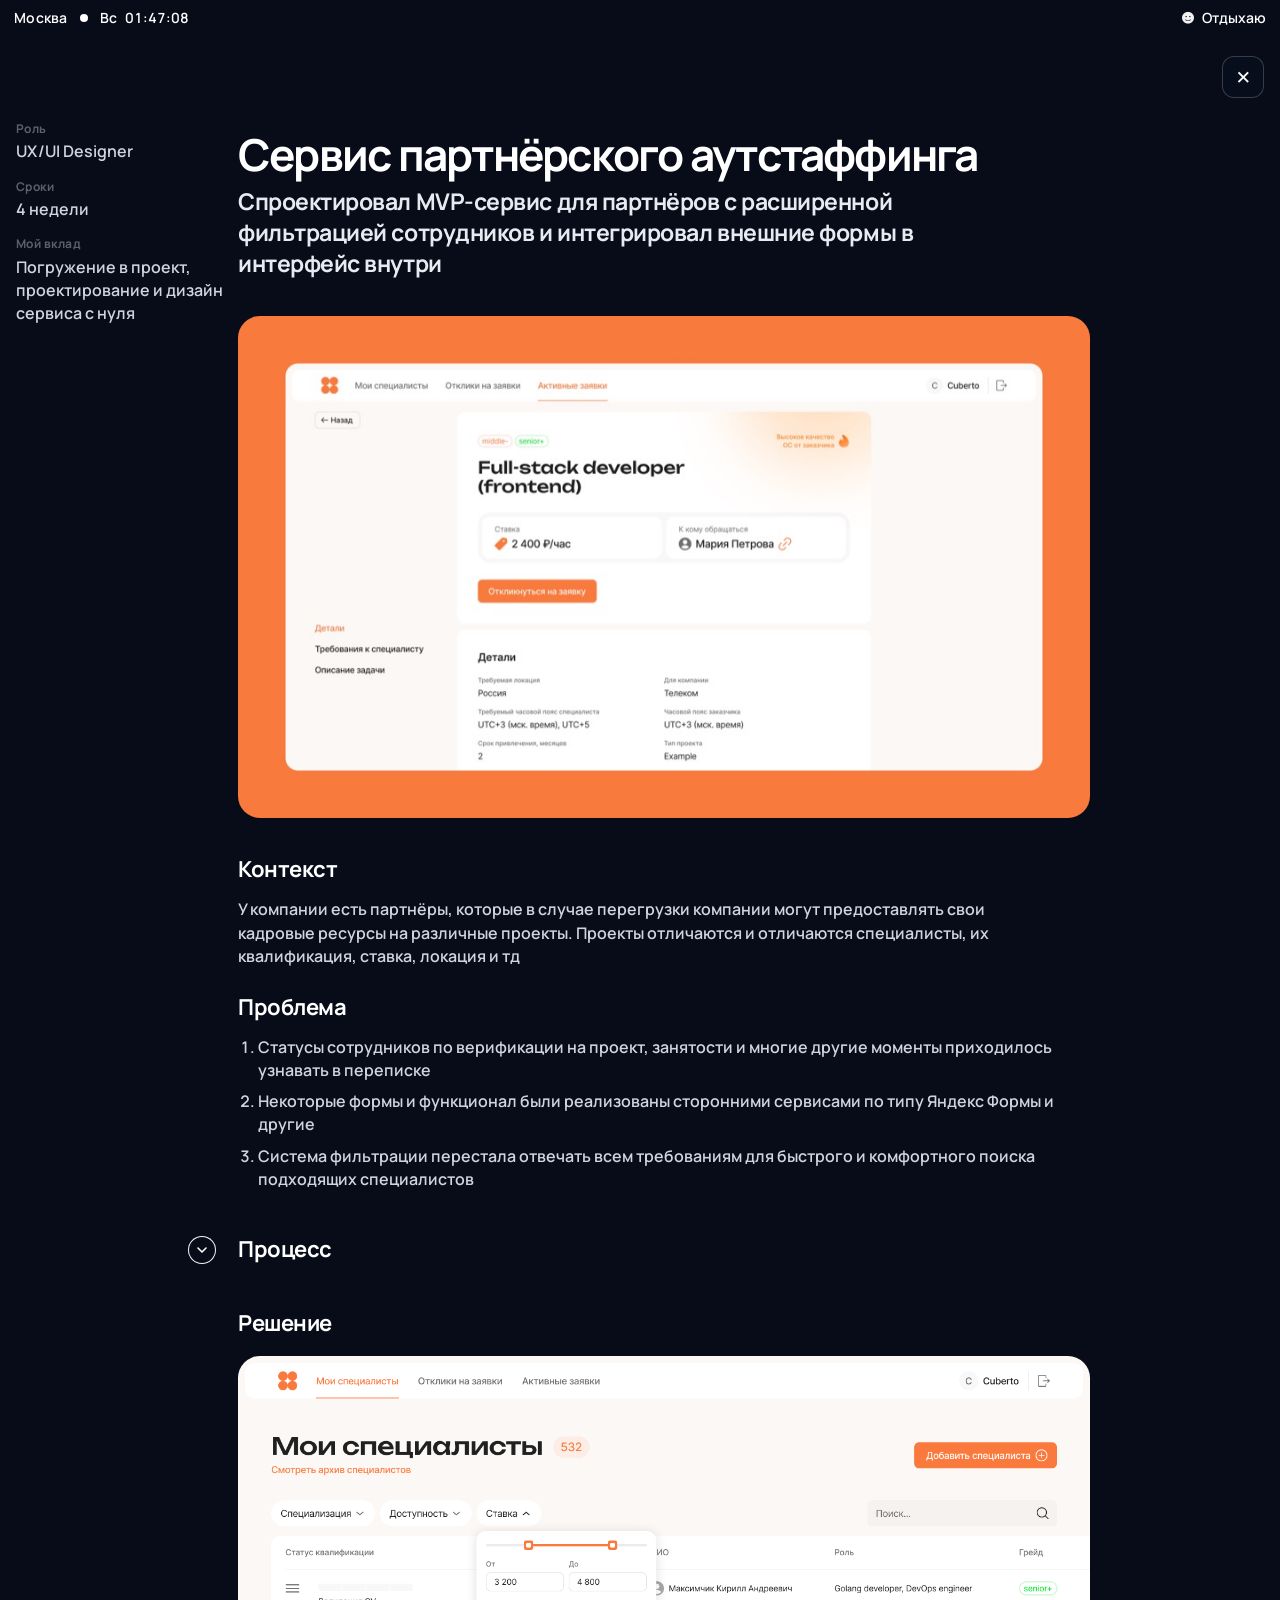
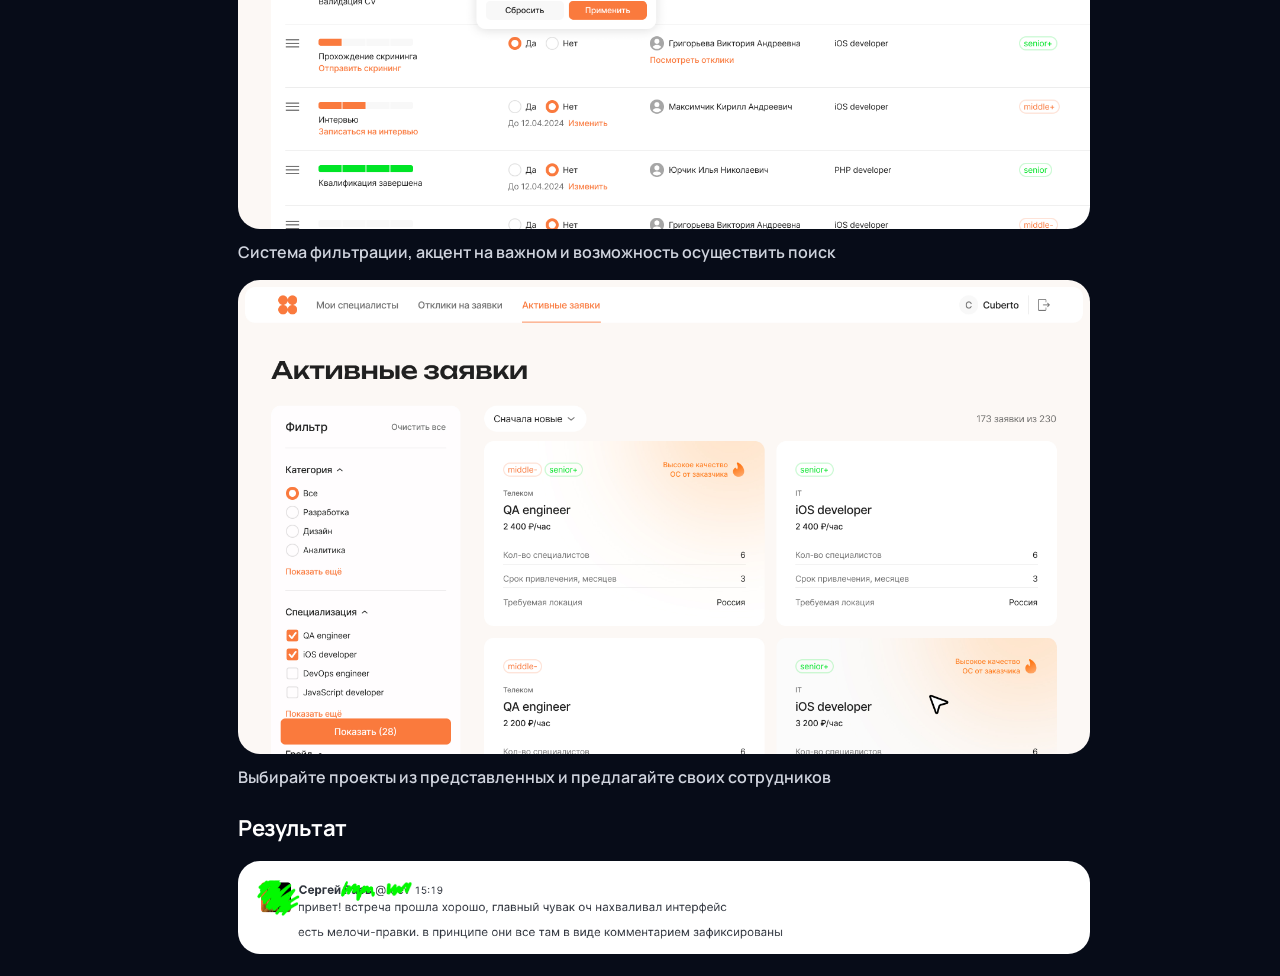
==== commit 49d5589a: "Update first project cover and fix local close-link fallback" ====
--- a/projects/one/index.html
+++ b/projects/one/index.html
@@ -92,7 +92,7 @@
                 sizes="(max-width: 920px) 100vw, 900px"
                 alt="Превью кейса сервиса партнёрского аутстаффинга"
                 width="1920"
-                height="1069"
+                height="1133"
                 decoding="async"
               />
             </div>
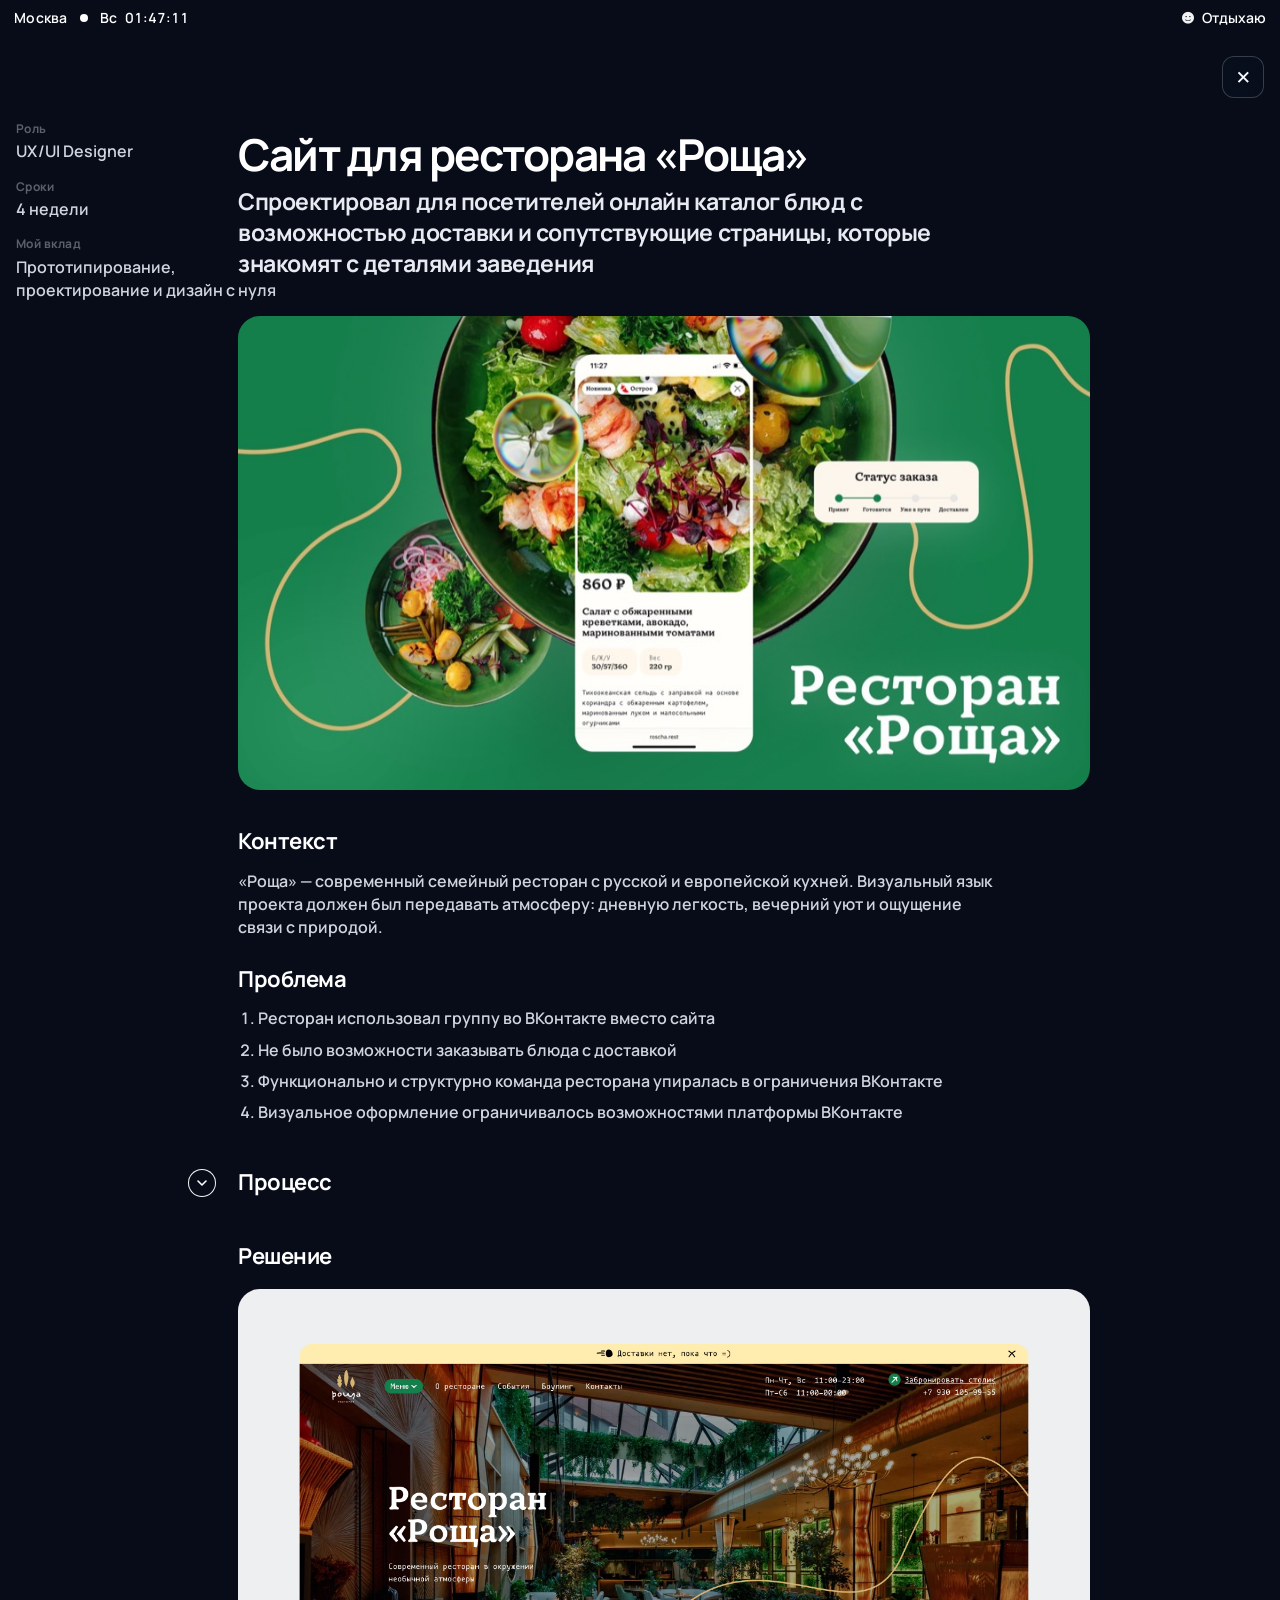
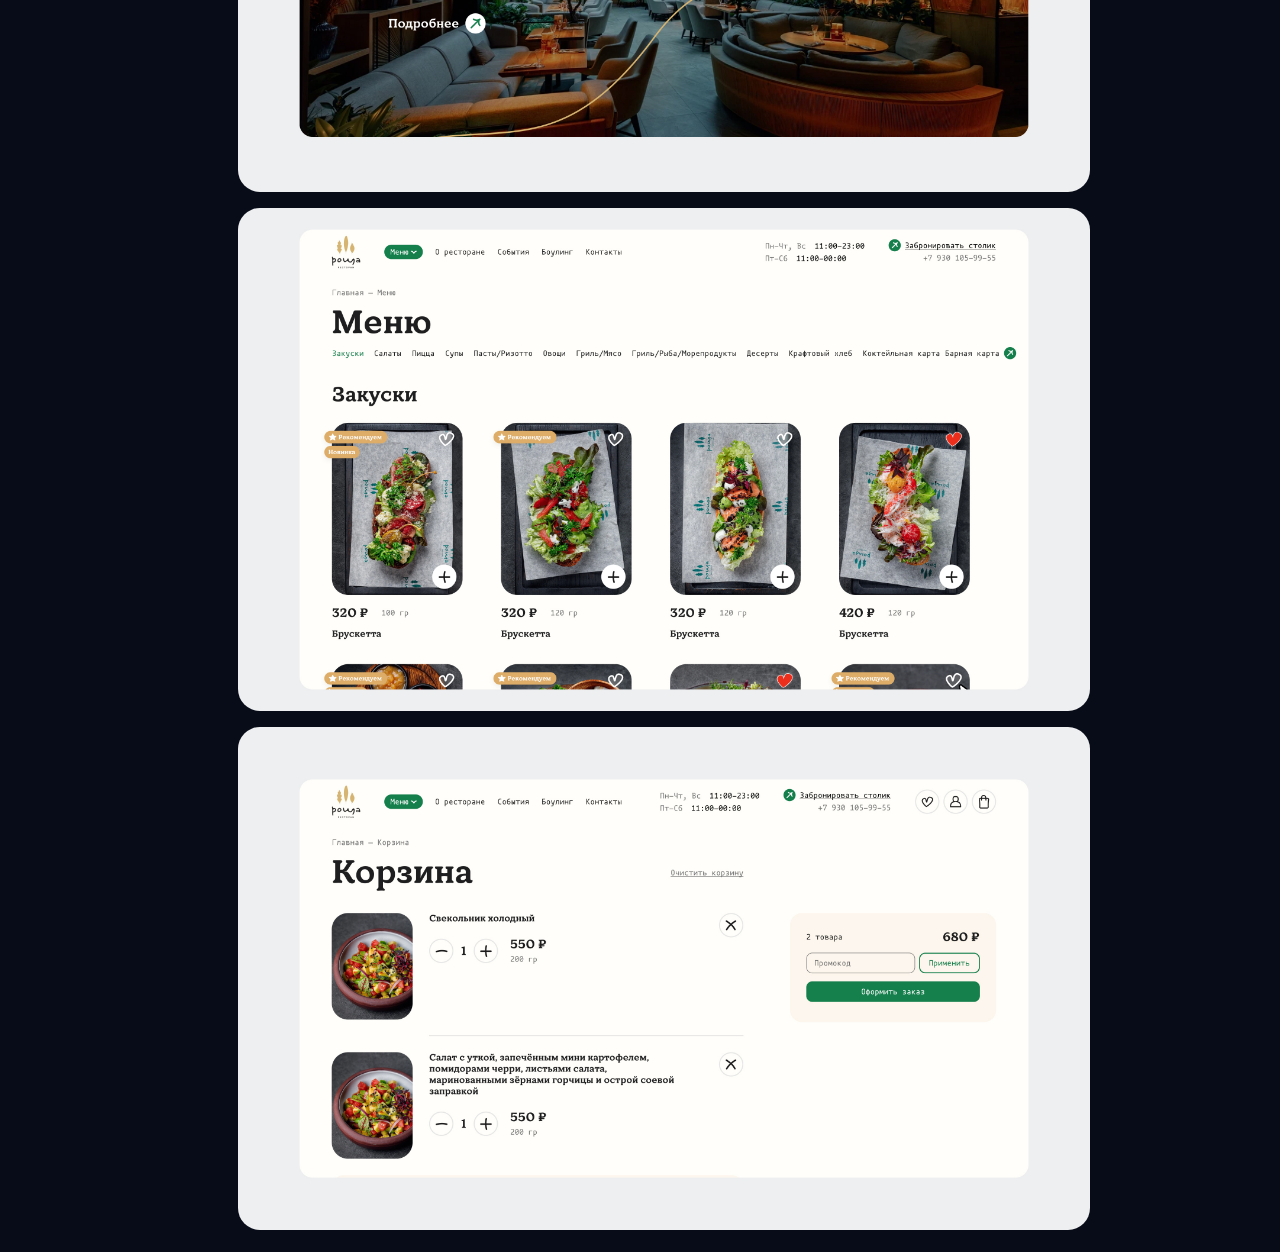
==== commit 3ddf91d2: "Temporarily hide case one and move it to private URL" ====
--- a/projects/one/index.html
+++ b/projects/one/index.html
@@ -3,234 +3,14 @@
   <head>
     <meta charset="UTF-8" />
     <meta name="viewport" content="width=device-width, initial-scale=1.0" />
-    <title>Сервис партнёрского аутстаффинга — Портфолио UI/UX</title>
-    <meta name="description" content="Детальная страница проекта: сервис партнёрского аутстаффинга." />
-    <link rel="icon" type="image/svg+xml" href="../../assets/favicon.svg" />
-    <link rel="apple-touch-icon" href="../../assets/apple-touch-icon.png" />
-
-    <link rel="preconnect" href="https://fonts.googleapis.com" />
-    <link rel="preconnect" href="https://fonts.gstatic.com" crossorigin />
-    <link
-      href="https://fonts.googleapis.com/css2?family=Manrope:wght@400;500;600;700;800&display=swap"
-      rel="stylesheet"
-    />
-
-    <link
-      rel="stylesheet"
-      href="https://cdnjs.cloudflare.com/ajax/libs/font-awesome/6.5.0/css/all.min.css"
-      crossorigin="anonymous"
-      referrerpolicy="no-referrer"
-    />
-
-    <link rel="stylesheet" href="../../styles.css" />
+    <title>Переадресация...</title>
+    <meta http-equiv="refresh" content="0; url=/projects/two/" />
+    <link rel="canonical" href="/projects/two/" />
+    <script>
+      window.location.replace("/projects/two/");
+    </script>
   </head>
-  <body class="page-detail">
-    <div class="preloader" aria-live="polite" aria-label="Загрузка страницы проекта">
-      <div class="preloader-inner">
-        <div class="preloader-wordmark">Влад Ермаков</div>
-        <span class="preloader-ticker" aria-hidden="true"></span>
-        <div class="preloader-visuals" aria-hidden="true">
-          <img class="preloader-visual preloader-visual-1" src="../../assets/preloader-1.png" alt="" />
-          <img class="preloader-visual preloader-visual-2" src="../../assets/preloader-2.png" alt="" />
-          <img class="preloader-visual preloader-visual-3" src="../../assets/preloader-3.png" alt="" />
-          <img class="preloader-visual preloader-visual-4" src="../../assets/preloader-4.png" alt="" />
-        </div>
-      </div>
-    </div>
-
-    <div class="desktop-menubar" aria-label="Текущий статус">
-      <div class="menubar-center">
-        <span class="menubar-title">Москва</span>
-        <span class="menubar-separator">•</span>
-        <span id="moscow-weekday" class="menubar-weekday">---</span>
-        <span id="moscow-time">--:--</span>
-      </div>
-      <div class="menubar-right">
-        <i id="work-status-icon" class="fa-solid fa-briefcase menubar-status-icon" aria-hidden="true"></i>
-        <span id="work-status" class="menubar-status">--</span>
-      </div>
-    </div>
-
-    <main>
-      <div class="container">
-        <div class="detail-toolbar">
-          <a class="detail-close" href="/" aria-label="Закрыть страницу проекта">×</a>
-        </div>
-
-        <section class="detail-hero case-shell" aria-label="Кейс проекта компании">
-          <div class="detail-grid">
-            <article class="detail-card case-hero-card">
-              <div class="hero-lead">
-                <h1 class="detail-title">Сервис партнёрского аутстаффинга</h1>
-
-                <p class="about-text detail-intro-text">
-                  Спроектировал MVP-сервис для партнёров с расширенной фильтрацией сотрудников и интегрировал
-                  внешние формы в интерфейс внутри
-                </p>
-              </div>
-
-              <div class="case-facts" aria-label="Краткие факты проекта">
-                <div class="fact-item">
-                  <span class="fact-label">Роль</span>
-                  <span class="fact-value">UX/UI Designer</span>
-                </div>
-                <div class="fact-item">
-                  <span class="fact-label">Сроки</span>
-                  <span class="fact-value">4 недели</span>
-                </div>
-                <div class="fact-item">
-                  <span class="fact-label">Мой вклад</span>
-                  <span class="fact-value">Погружение в проект, проектирование и дизайн сервиса с нуля</span>
-                </div>
-              </div>
-            </article>
-
-            <div class="hero-media" aria-label="Превью кейса компании">
-              <img
-                src="../../assets/project-one-thumb.jpg"
-                srcset="../../assets/project-one-thumb-960.jpg 960w, ../../assets/project-one-thumb.jpg 1920w"
-                sizes="(max-width: 920px) 100vw, 900px"
-                alt="Превью кейса сервиса партнёрского аутстаффинга"
-                width="1920"
-                height="1133"
-                decoding="async"
-              />
-            </div>
-          </div>
-        </section>
-
-        <section class="content-section case-content" aria-label="Структура кейса компании">
-          <article class="case-section">
-            <h2 class="section-title">Контекст</h2>
-            <p class="section-text">
-              У компании есть партнёры, которые в случае перегрузки компании могут предоставлять свои кадровые
-              ресурсы на различные проекты. Проекты отличаются и отличаются специалисты, их квалификация,
-              ставка, локация и тд
-            </p>
-          </article>
-
-          <article class="case-section">
-            <h2 class="section-title">Проблема</h2>
-            <ol class="case-list">
-              <li>
-                Статусы сотрудников по верификации на проект, занятости и многие другие моменты приходилось
-                узнавать в переписке
-              </li>
-              <li>
-                Некоторые формы и функционал были реализованы сторонними сервисами по типу Яндекс Формы и
-                другие
-              </li>
-              <li>
-                Система фильтрации перестала отвечать всем требованиям для быстрого и комфортного поиска
-                подходящих специалистов
-              </li>
-            </ol>
-          </article>
-
-          <div class="spoiler-wrap case-secondary">
-            <details>
-              <summary>Процесс</summary>
-              <div class="spoiler-content">
-                <h3 class="spoiler-subtitle">Подготовительный этап</h3>
-                <p class="spoiler-lead">
-                  На старте зафиксировал вопросы по ключевым сценариям и деталям логики, чтобы синхронизироваться
-                  с командой до проектирования экранов
-                </p>
-                <div class="hero-media case-result-media" aria-label="Подготовительный этап по проекту компании">
-                  <img
-                    src="../../assets/agima-prep-stage.png"
-                    alt="Скриншот с перечнем вопросов на подготовительном этапе проекта компании"
-                    width="1404"
-                    height="1262"
-                    decoding="async"
-                    loading="lazy"
-                  />
-                </div>
-
-                <h3 class="spoiler-subtitle">Бенчмаркинг</h3>
-                <p class="spoiler-lead">
-                  Собрал интерфейсные решения из схожих или имеющих пересечения продуктов. Отмечал удачные
-                  паттерны, приёмы взаимодействия с таблицами, фичи
-                </p>
-                <div class="hero-media case-result-media" aria-label="Бенчмаркинг по проекту компании">
-                  <img
-                    src="../../assets/agima-benchmarking.png"
-                    alt="Подборка интерфейсных решений для бенчмаркинга проекта компании"
-                    width="1824"
-                    height="770"
-                    decoding="async"
-                    loading="lazy"
-                  />
-                </div>
-
-                <h3 class="spoiler-subtitle">Прототип</h3>
-                <p class="spoiler-lead">
-                  Из-за сжатых сроков и подробного ТЗ было принято решение не углубляться в детализацию
-                  прототипа. Прототип использовал как инструмент для предварительного погружения в интерфейс,
-                  проверки логики и уточнения деталей ТЗ
-                </p>
-                <div class="hero-media case-result-media" aria-label="Прототип по проекту компании">
-                  <img
-                    src="../../assets/agima-prototype.png"
-                    alt="Схема прототипа интерфейса проекта компании"
-                    width="2780"
-                    height="1182"
-                    decoding="async"
-                    loading="lazy"
-                  />
-                </div>
-              </div>
-            </details>
-          </div>
-
-          <article class="case-section">
-            <h2 class="section-title">Решение</h2>
-            <div class="hero-media case-result-media" aria-label="Решение по проекту компании">
-              <img
-                src="../../assets/agima-solution.jpg"
-                alt="Интерфейс компании с системой фильтрации сотрудников"
-                width="2880"
-                height="1600"
-                decoding="async"
-                loading="lazy"
-              />
-            </div>
-            <p class="section-text">
-              Система фильтрации, акцент на важном и возможность осуществить поиск
-            </p>
-            <div class="hero-media case-result-media" aria-label="Активные заявки в проекте компании">
-              <img
-                src="../../assets/agima-solution-2.jpg"
-                alt="Экран активных заявок с выбором проекта и откликом сотрудников в компании"
-                width="2880"
-                height="1600"
-                decoding="async"
-                loading="lazy"
-              />
-            </div>
-            <p class="section-text">
-              Выбирайте проекты из представленных и предлагайте своих сотрудников
-            </p>
-          </article>
-
-          <article class="case-section">
-            <h2 class="section-title">Результат</h2>
-            <div class="hero-media case-result-media" aria-label="Скрин результата по проекту компании">
-              <img
-                src="../../assets/agima-result-feedback.png"
-                alt="Отзыв по результату проекта компании"
-                width="1416"
-                height="156"
-                decoding="async"
-                loading="lazy"
-              />
-            </div>
-          </article>
-
-        </section>
-      </div>
-    </main>
-
-    <script src="../../project-page.js" defer></script>
+  <body>
+    <p>Переадресация на <a href="/projects/two/">другой проект</a>...</p>
   </body>
 </html>
